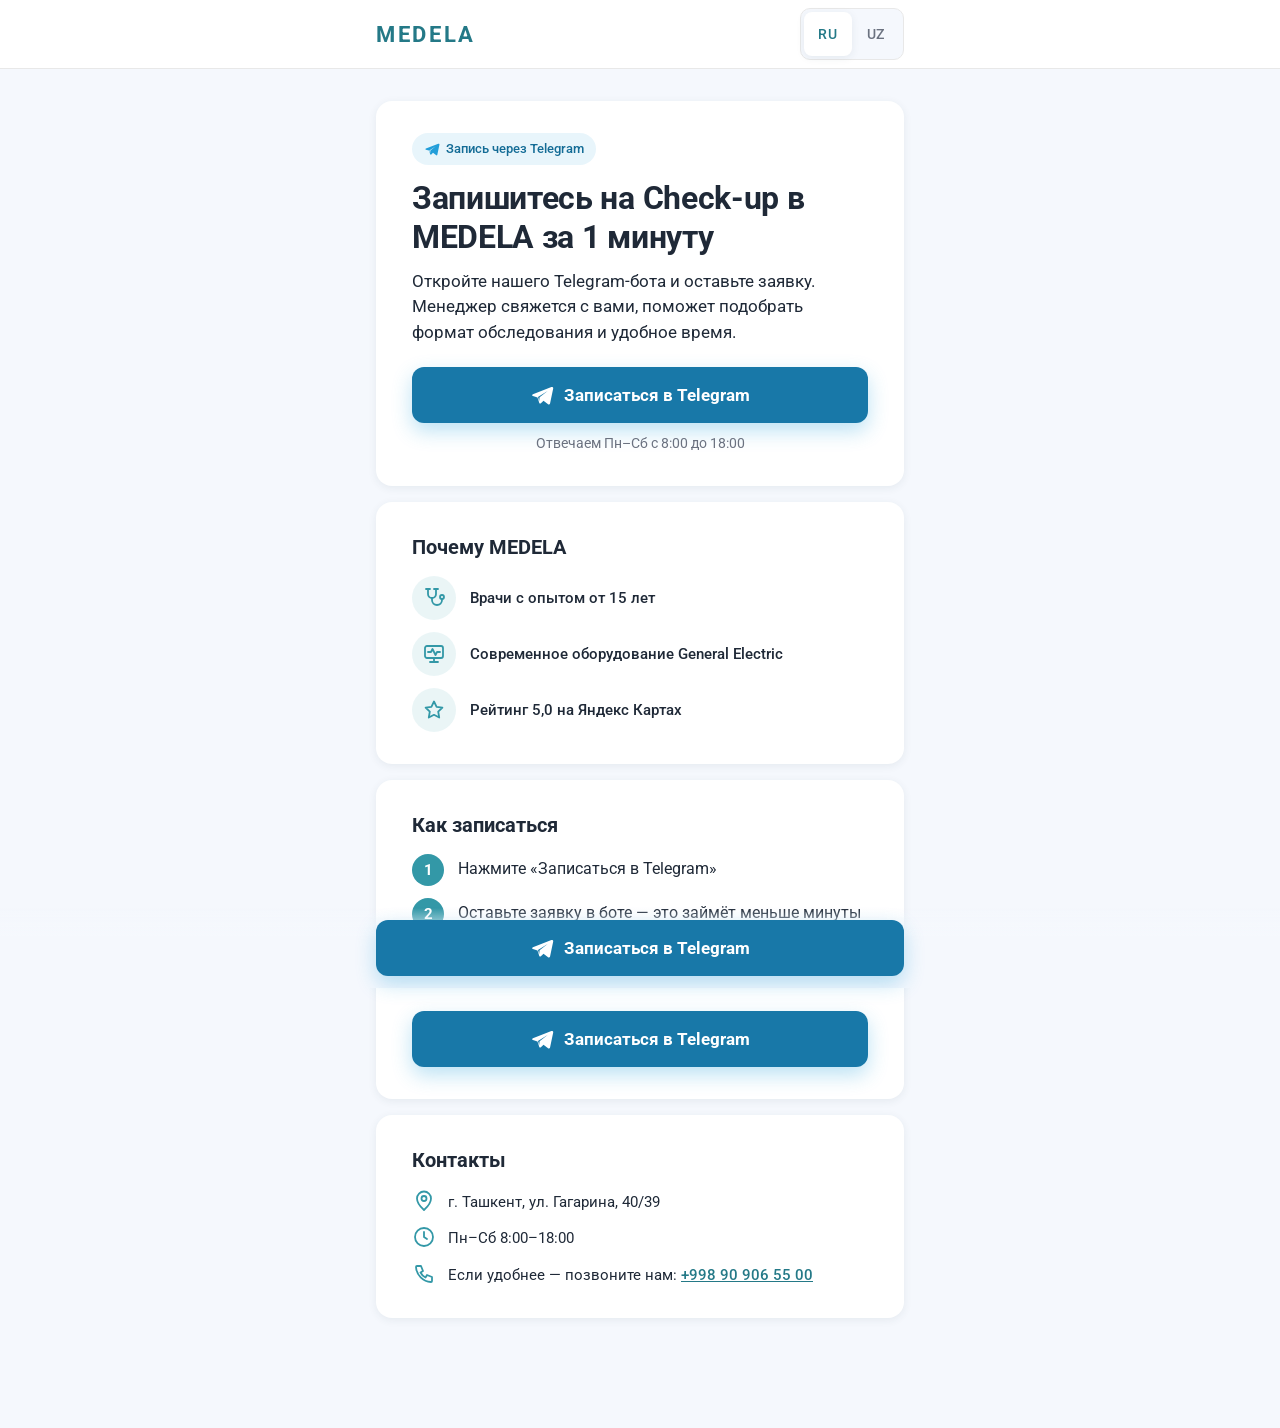
==== zapis/index.html @ bc5689d5 "Add /zapis landing that leads to the Telegram booking bot Bilingual RU/UZ page with Meta Pixel Lead " ====
<!doctype html>
<html lang="ru">
<head>
  <meta charset="utf-8">
  <meta name="viewport" content="width=device-width, initial-scale=1, viewport-fit=cover">
  <title>Запись на Check-up — MEDELA</title>
  <meta name="theme-color" content="#3398A7">
  <meta name="robots" content="noindex">
  <link rel="icon" href="/assets/favicon.svg" type="image/svg+xml">

  <link rel="preconnect" href="https://fonts.googleapis.com">
  <link rel="preconnect" href="https://fonts.gstatic.com" crossorigin>
  <link rel="stylesheet" href="https://fonts.googleapis.com/css2?family=Roboto:wght@400;500;700&display=swap">
  <link rel="stylesheet" href="/zapis/zapis.css">

  <!-- Общие настройки клиники и пикселя — из config.js квиза -->
  <script src="/config.js"></script>
  <script src="/zapis/zapis.js" defer></script>
</head>
<body>
  <header class="topbar">
    <div class="topbar__inner">
      <div class="logo" id="logo"><span class="logo__text" aria-hidden="true">MEDELA</span></div>
      <div class="lang-switch" id="lang-switch" role="group"></div>
    </div>
  </header>

  <main class="shell" id="app"></main>

  <!-- Без JavaScript кнопка всё равно ведёт в бота -->
  <noscript>
    <p class="noscript"><a class="btn btn--tg" href="https://t.me/medelazapisbot">Telegram: @medelazapisbot</a></p>
  </noscript>
</body>
</html>
---- zapis/zapis.css ----
/* Страница /zapis — запись через Telegram-бота. Mobile-first. */
:root {
  --brand: #3398A7;
  --brand-light: #57CCC3;
  --brand-soft: rgba(51, 152, 167, 0.1);
  --brand-text: #247987;
  --accent: #FD556D;
  --bg: #F5F8FD;
  --surface: #FFFFFF;
  --text: #1F2937;
  --text-muted: #6B7280;
  --border: #E8E8E8;
  --tg: #229ED9;
  --shadow: 0 2px 8px rgba(34, 60, 80, 0.08);
  --font: 'Roboto', system-ui, -apple-system, 'Segoe UI', Arial, sans-serif;
}

*, *::before, *::after { box-sizing: border-box; }

body {
  margin: 0;
  background: var(--bg);
  color: var(--text);
  font: 16px/1.5 var(--font);
  -webkit-font-smoothing: antialiased;
  -webkit-tap-highlight-color: transparent;
  overflow-x: hidden;
}

a { color: var(--brand-text); }
:focus-visible { outline: 3px solid var(--brand); outline-offset: 2px; }
.nowrap { white-space: nowrap; }

/* Шапка */
.topbar {
  position: sticky; top: 0; z-index: 10;
  background: rgba(255, 255, 255, 0.94);
  backdrop-filter: blur(8px); -webkit-backdrop-filter: blur(8px);
  border-bottom: 1px solid var(--border);
  padding-top: env(safe-area-inset-top);
}
.topbar__inner {
  max-width: 560px; margin: 0 auto; padding: 8px 16px; min-height: 60px;
  display: flex; align-items: center; justify-content: space-between; gap: 12px;
}
.logo__text { font-weight: 700; font-size: 22px; letter-spacing: 0.12em; color: var(--brand-text); }
.lang-switch { display: flex; padding: 3px; background: var(--bg); border: 1px solid var(--border); border-radius: 10px; }
.lang-switch__btn {
  min-width: 48px; min-height: 44px; padding: 0 10px; border: 0; border-radius: 8px;
  background: transparent; color: var(--text-muted); font: 500 14px var(--font); letter-spacing: 0.04em; cursor: pointer;
}
.lang-switch__btn[aria-pressed='true'] { background: var(--surface); color: var(--brand-text); box-shadow: var(--shadow); }

/* Карточки */
.shell {
  max-width: 560px; margin: 0 auto;
  padding: 16px 16px calc(110px + env(safe-area-inset-bottom));
  display: grid; gap: 12px;
}
.card { background: var(--surface); border-radius: 16px; box-shadow: var(--shadow); padding: 22px 20px; }
@media (min-width: 600px) {
  .shell { padding-top: 32px; gap: 16px; }
  .card { padding: 32px 36px; }
}

.badge {
  display: inline-flex; align-items: center; gap: 6px; margin-bottom: 14px;
  padding: 6px 12px; border-radius: 999px; background: rgba(34, 158, 217, 0.1);
  color: #146C96; font-size: 13px; font-weight: 500;
}
.title { margin: 0 0 12px; font-size: 27px; line-height: 1.22; font-weight: 700; letter-spacing: -0.01em; }
@media (min-width: 600px) { .title { font-size: 32px; } }
.lead { margin: 0 0 22px; font-size: 17px; }
.note { margin: 10px 0 0; text-align: center; color: var(--text-muted); font-size: 14px; }
.h2 { margin: 0 0 16px; font-size: 20px; line-height: 1.3; }

/* Иконки */
.icon { display: inline-flex; flex: none; width: 24px; height: 24px; color: var(--brand); }
.icon svg { width: 100%; height: 100%; fill: none; stroke: currentColor; stroke-width: 1.8; stroke-linecap: round; stroke-linejoin: round; }
.icon svg .fill { fill: currentColor; stroke: none; }
.icon--sm { width: 16px; height: 16px; color: var(--tg); }
.icon--circle { width: 44px; height: 44px; padding: 10px; border-radius: 50%; background: var(--brand-soft); }
.icon--tg { width: 24px; height: 24px; color: #fff; }

/* Главная кнопка: оттенок Telegram, чтобы было понятно, куда она ведёт.
   Белый текст на #1878A8 — контраст 4,9:1 (WCAG AA). */
.btn {
  display: flex; align-items: center; justify-content: center; gap: 10px;
  width: 100%; min-height: 56px; padding: 12px 20px; border-radius: 12px;
  font: 700 17px/1.2 var(--font); text-decoration: none; white-space: nowrap; text-align: center;
  touch-action: manipulation; transition: background-color 0.15s, transform 0.1s;
}
.btn--tg { background: #1878A8; color: #fff; box-shadow: 0 8px 20px rgba(34, 158, 217, 0.3); }
.btn--tg:active { transform: scale(0.985); }
@media (hover: hover) { .btn--tg:hover { background: #136A95; } }
.card .btn--tg { margin-top: 4px; }
.steps + .btn--tg { margin-top: 20px; }

.benefits, .steps, .contacts { list-style: none; margin: 0; padding: 0; display: grid; gap: 12px; }
.benefit { display: flex; align-items: center; gap: 14px; font-size: 15px; font-weight: 500; line-height: 1.35; }

.step { display: flex; align-items: flex-start; gap: 14px; font-size: 16px; line-height: 1.4; }
.step__n {
  flex: none; width: 32px; height: 32px; border-radius: 50%;
  display: inline-flex; align-items: center; justify-content: center;
  background: var(--brand); color: #fff; font-weight: 700; font-size: 15px;
}
.step span:last-child { padding-top: 4px; }

.contacts li { display: flex; align-items: flex-start; gap: 12px; font-size: 15px; }
.contacts li > span:last-child { padding-top: 2px; }
.contacts a { display: inline-block; padding: 12px 0; margin: -12px 0; font-weight: 500; }

/* Плавающая кнопка внизу */
.sticky {
  position: fixed; left: 0; right: 0; bottom: 0; z-index: 20;
  padding: 12px 16px calc(12px + env(safe-area-inset-bottom));
  background: linear-gradient(rgba(245, 248, 253, 0), var(--bg) 35%);
  transform: translateY(110%); transition: transform 0.25s ease;
}
.sticky.is-visible { transform: none; }
.sticky .btn { max-width: 528px; margin: 0 auto; }

.noscript { max-width: 560px; margin: 16px auto; padding: 0 16px; }

@media (prefers-reduced-motion: reduce) {
  *, *::before, *::after { transition-duration: 0.01ms !important; animation-duration: 0.01ms !important; }
}
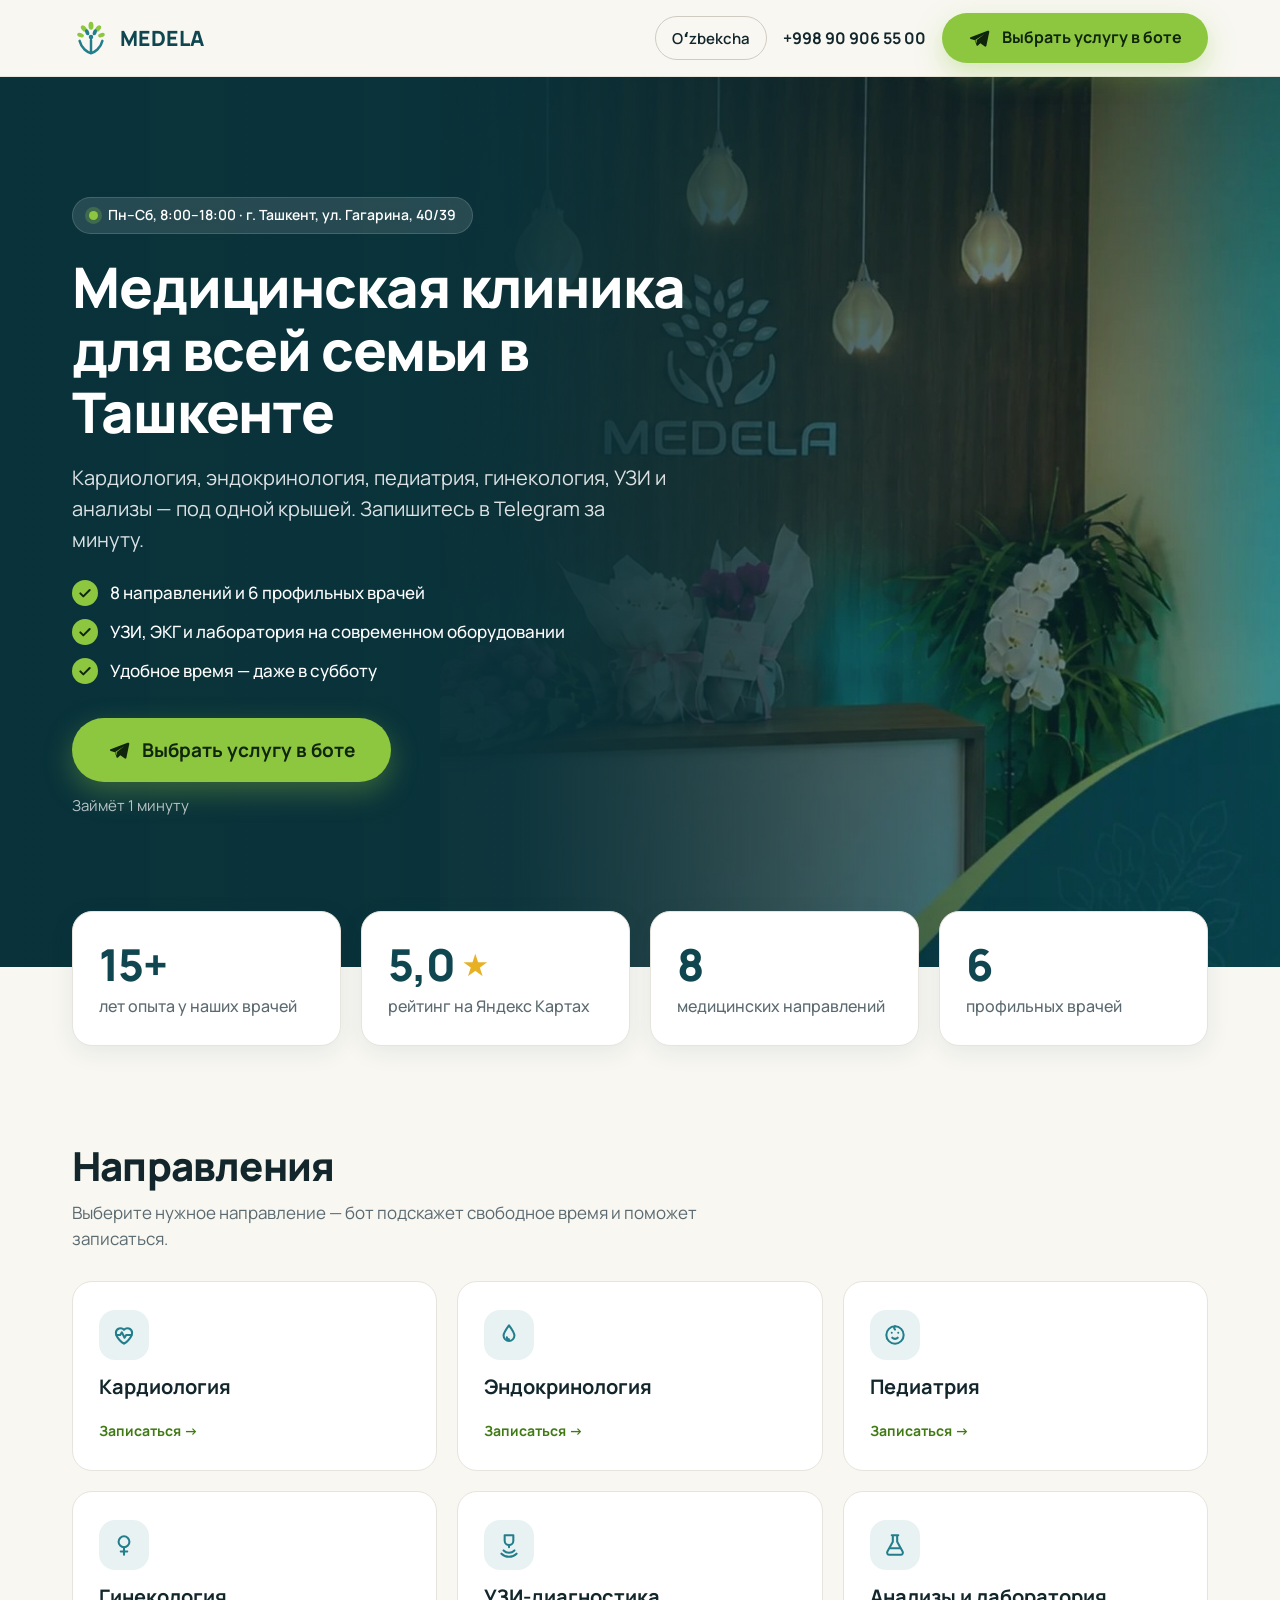
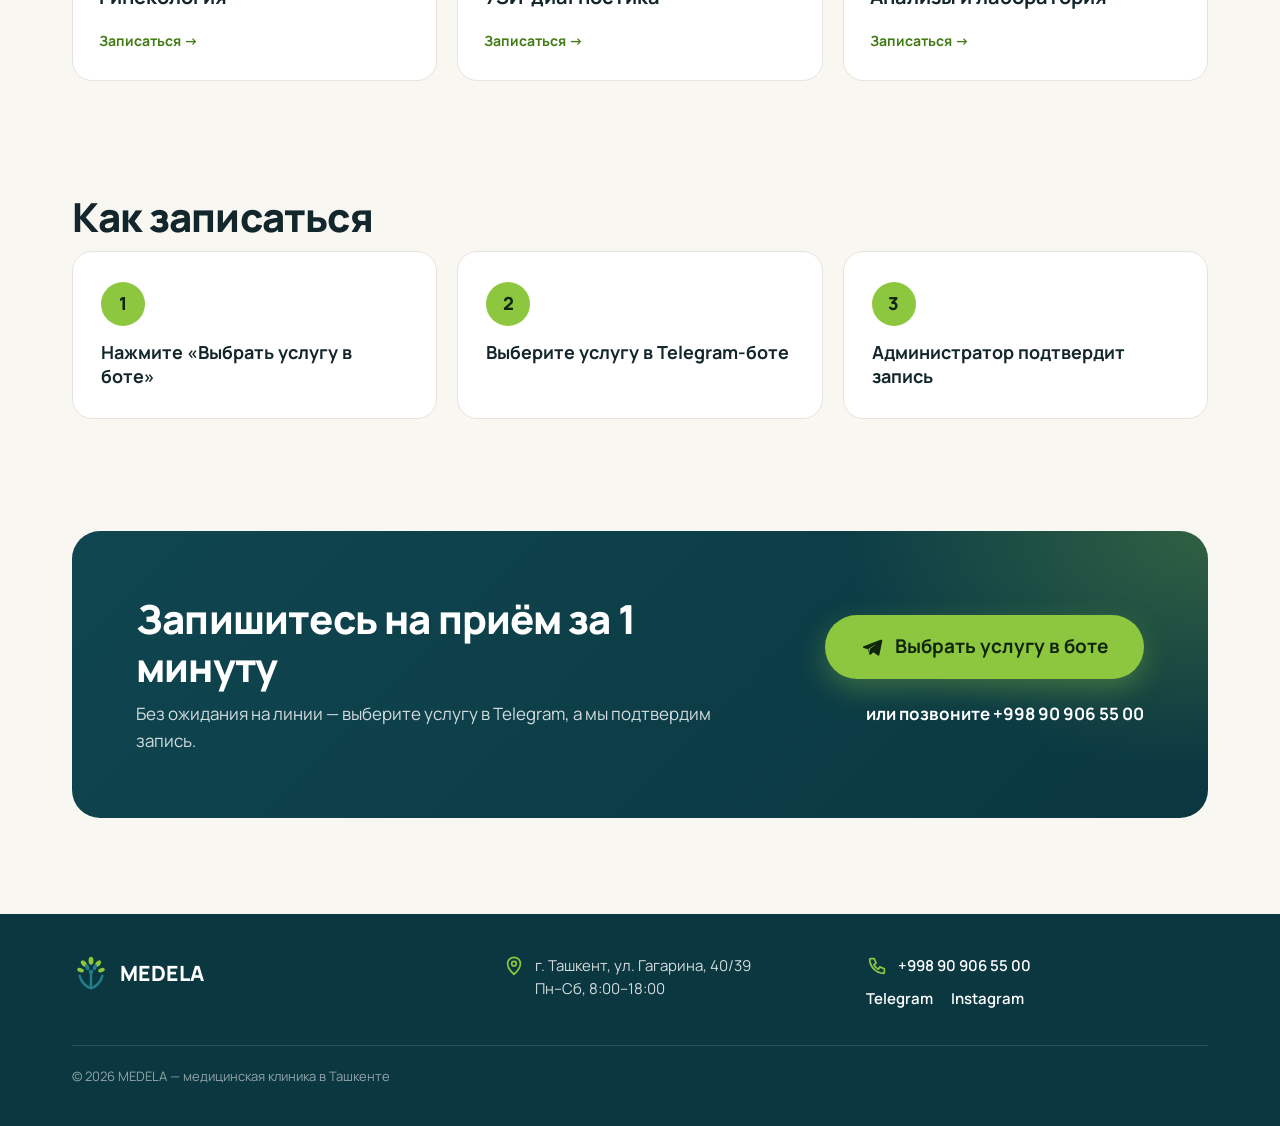
==== commit 03cdbf70: "Redesign /zapis to match the MEDELA clinic site Cream header with language toggle, phone and lime CT" ====
--- a/zapis/index.html
+++ b/zapis/index.html
@@ -3,33 +3,27 @@
 <head>
   <meta charset="utf-8">
   <meta name="viewport" content="width=device-width, initial-scale=1, viewport-fit=cover">
-  <title>Запись на Check-up — MEDELA</title>
-  <meta name="theme-color" content="#3398A7">
-  <meta name="robots" content="noindex">
-  <link rel="icon" href="/assets/favicon.svg" type="image/svg+xml">
+  <title>Медицинская клиника MEDELA в Ташкенте — запись в Telegram</title>
+  <meta name="description" content="Кардиология, эндокринология, педиатрия, гинекология, УЗИ и анализы — под одной крышей. Запись в Telegram за минуту.">
+  <meta name="theme-color" content="#0F4650">
+  <link rel="icon" href="../assets/favicon.svg" type="image/svg+xml">
 
   <link rel="preconnect" href="https://fonts.googleapis.com">
   <link rel="preconnect" href="https://fonts.gstatic.com" crossorigin>
-  <link rel="stylesheet" href="https://fonts.googleapis.com/css2?family=Roboto:wght@400;500;700&display=swap">
-  <link rel="stylesheet" href="/zapis/zapis.css">
+  <link rel="stylesheet" href="https://fonts.googleapis.com/css2?family=Manrope:wght@400;500;600;700;800&display=swap">
+  <link rel="preload" as="image" href="../assets/zapis-hero.jpg">
+  <link rel="stylesheet" href="zapis.css">
 
-  <!-- Общие настройки клиники и пикселя — из config.js квиза -->
-  <script src="/config.js"></script>
-  <script src="/zapis/zapis.js" defer></script>
+  <!-- Общие настройки клиники, бота и пикселя — из config.js -->
+  <script src="../config.js"></script>
+  <script src="zapis.js" defer></script>
 </head>
 <body>
-  <header class="topbar">
-    <div class="topbar__inner">
-      <div class="logo" id="logo"><span class="logo__text" aria-hidden="true">MEDELA</span></div>
-      <div class="lang-switch" id="lang-switch" role="group"></div>
-    </div>
-  </header>
-
-  <main class="shell" id="app"></main>
+  <div id="app"></div>
 
   <!-- Без JavaScript кнопка всё равно ведёт в бота -->
   <noscript>
-    <p class="noscript"><a class="btn btn--tg" href="https://t.me/medelazapisbot">Telegram: @medelazapisbot</a></p>
+    <p class="noscript"><a class="btn btn--lime" href="https://t.me/medelazapisbot">Telegram: @medelazapisbot</a></p>
   </noscript>
 </body>
 </html>
--- a/zapis/zapis.css
+++ b/zapis/zapis.css
@@ -1,128 +1,241 @@
-/* Страница /zapis — запись через Telegram-бота. Mobile-first. */
+/* Страница /zapis — запись через Telegram-бота. Mobile-first, в стиле сайта MEDELA. */
 :root {
-  --brand: #3398A7;
-  --brand-light: #57CCC3;
-  --brand-soft: rgba(51, 152, 167, 0.1);
-  --brand-text: #247987;
-  --accent: #FD556D;
-  --bg: #F5F8FD;
+  --cream: #F8F7F2;
   --surface: #FFFFFF;
-  --text: #1F2937;
-  --text-muted: #6B7280;
-  --border: #E8E8E8;
-  --tg: #229ED9;
-  --shadow: 0 2px 8px rgba(34, 60, 80, 0.08);
-  --font: 'Roboto', system-ui, -apple-system, 'Segoe UI', Arial, sans-serif;
+  --ink: #12262B;
+  --muted: #5B6A70;
+  --line: #E6E4DC;
+  --teal-900: #0B3740;
+  --teal: #0F4650;
+  --teal-500: #237E8C;
+  --teal-soft: rgba(35, 126, 140, 0.1);
+  --lime: #8DC63F;
+  --lime-hover: #9FD24F;
+  --lime-ink: #10260C;
+  --radius: 20px;
+  --shadow: 0 6px 24px rgba(15, 70, 80, 0.08);
+  --font: 'Manrope', system-ui, -apple-system, 'Segoe UI', Arial, sans-serif;
+  --container: 1200px;
 }
 
 *, *::before, *::after { box-sizing: border-box; }
-
+html { scroll-behavior: smooth; -webkit-text-size-adjust: 100%; }
 body {
   margin: 0;
-  background: var(--bg);
-  color: var(--text);
-  font: 16px/1.5 var(--font);
+  background: var(--cream);
+  color: var(--ink);
+  font: 16px/1.55 var(--font);
   -webkit-font-smoothing: antialiased;
   -webkit-tap-highlight-color: transparent;
   overflow-x: hidden;
 }
-
-a { color: var(--brand-text); }
-:focus-visible { outline: 3px solid var(--brand); outline-offset: 2px; }
+a { color: inherit; }
+:focus-visible { outline: 3px solid var(--lime); outline-offset: 3px; }
 .nowrap { white-space: nowrap; }
-
-/* Шапка */
-.topbar {
-  position: sticky; top: 0; z-index: 10;
-  background: rgba(255, 255, 255, 0.94);
-  backdrop-filter: blur(8px); -webkit-backdrop-filter: blur(8px);
-  border-bottom: 1px solid var(--border);
+.container { width: 100%; max-width: var(--container); margin: 0 auto; padding: 0 16px; }
+@media (min-width: 768px) { .container { padding: 0 32px; } }
+
+/* ---------- Иконки ---------- */
+.icon { display: inline-flex; flex: none; width: 22px; height: 22px; }
+.icon svg { width: 100%; height: 100%; fill: none; stroke: currentColor; stroke-width: 1.9; stroke-linecap: round; stroke-linejoin: round; }
+.icon svg .fill { fill: currentColor; stroke: none; }
+
+/* ---------- Кнопки ---------- */
+.btn {
+  display: inline-flex; align-items: center; justify-content: center; gap: 12px;
+  min-height: 52px; padding: 12px 26px; border-radius: 999px; border: 0;
+  font: 700 17px/1.2 var(--font); text-decoration: none; text-align: center; white-space: nowrap;
+  cursor: pointer; touch-action: manipulation;
+  transition: background-color 0.15s, transform 0.1s, box-shadow 0.15s;
+}
+.btn:active { transform: scale(0.98); }
+.btn--lime { background: var(--lime); color: var(--lime-ink); box-shadow: 0 10px 28px rgba(141, 198, 63, 0.35); }
+@media (hover: hover) { .btn--lime:hover { background: var(--lime-hover); } }
+.btn--lg { min-height: 64px; padding: 16px 36px; font-size: 19px; }
+.btn--block { display: flex; width: 100%; }
+
+/* ---------- Шапка ---------- */
+.header {
+  position: sticky; top: 0; z-index: 30;
+  background: rgba(248, 247, 242, 0.95);
+  backdrop-filter: blur(10px); -webkit-backdrop-filter: blur(10px);
+  border-bottom: 1px solid var(--line);
   padding-top: env(safe-area-inset-top);
 }
-.topbar__inner {
-  max-width: 560px; margin: 0 auto; padding: 8px 16px; min-height: 60px;
-  display: flex; align-items: center; justify-content: space-between; gap: 12px;
-}
-.logo__text { font-weight: 700; font-size: 22px; letter-spacing: 0.12em; color: var(--brand-text); }
-.lang-switch { display: flex; padding: 3px; background: var(--bg); border: 1px solid var(--border); border-radius: 10px; }
-.lang-switch__btn {
-  min-width: 48px; min-height: 44px; padding: 0 10px; border: 0; border-radius: 8px;
-  background: transparent; color: var(--text-muted); font: 500 14px var(--font); letter-spacing: 0.04em; cursor: pointer;
-}
-.lang-switch__btn[aria-pressed='true'] { background: var(--surface); color: var(--brand-text); box-shadow: var(--shadow); }
-
-/* Карточки */
-.shell {
-  max-width: 560px; margin: 0 auto;
-  padding: 16px 16px calc(110px + env(safe-area-inset-bottom));
-  display: grid; gap: 12px;
-}
-.card { background: var(--surface); border-radius: 16px; box-shadow: var(--shadow); padding: 22px 20px; }
-@media (min-width: 600px) {
-  .shell { padding-top: 32px; gap: 16px; }
-  .card { padding: 32px 36px; }
-}
-
-.badge {
-  display: inline-flex; align-items: center; gap: 6px; margin-bottom: 14px;
-  padding: 6px 12px; border-radius: 999px; background: rgba(34, 158, 217, 0.1);
-  color: #146C96; font-size: 13px; font-weight: 500;
-}
-.title { margin: 0 0 12px; font-size: 27px; line-height: 1.22; font-weight: 700; letter-spacing: -0.01em; }
-@media (min-width: 600px) { .title { font-size: 32px; } }
-.lead { margin: 0 0 22px; font-size: 17px; }
-.note { margin: 10px 0 0; text-align: center; color: var(--text-muted); font-size: 14px; }
-.h2 { margin: 0 0 16px; font-size: 20px; line-height: 1.3; }
-
-/* Иконки */
-.icon { display: inline-flex; flex: none; width: 24px; height: 24px; color: var(--brand); }
-.icon svg { width: 100%; height: 100%; fill: none; stroke: currentColor; stroke-width: 1.8; stroke-linecap: round; stroke-linejoin: round; }
-.icon svg .fill { fill: currentColor; stroke: none; }
-.icon--sm { width: 16px; height: 16px; color: var(--tg); }
-.icon--circle { width: 44px; height: 44px; padding: 10px; border-radius: 50%; background: var(--brand-soft); }
-.icon--tg { width: 24px; height: 24px; color: #fff; }
-
-/* Главная кнопка: оттенок Telegram, чтобы было понятно, куда она ведёт.
-   Белый текст на #1878A8 — контраст 4,9:1 (WCAG AA). */
-.btn {
-  display: flex; align-items: center; justify-content: center; gap: 10px;
-  width: 100%; min-height: 56px; padding: 12px 20px; border-radius: 12px;
-  font: 700 17px/1.2 var(--font); text-decoration: none; white-space: nowrap; text-align: center;
-  touch-action: manipulation; transition: background-color 0.15s, transform 0.1s;
-}
-.btn--tg { background: #1878A8; color: #fff; box-shadow: 0 8px 20px rgba(34, 158, 217, 0.3); }
-.btn--tg:active { transform: scale(0.985); }
-@media (hover: hover) { .btn--tg:hover { background: #136A95; } }
-.card .btn--tg { margin-top: 4px; }
-.steps + .btn--tg { margin-top: 20px; }
-
-.benefits, .steps, .contacts { list-style: none; margin: 0; padding: 0; display: grid; gap: 12px; }
-.benefit { display: flex; align-items: center; gap: 14px; font-size: 15px; font-weight: 500; line-height: 1.35; }
-
-.step { display: flex; align-items: flex-start; gap: 14px; font-size: 16px; line-height: 1.4; }
+.header__inner { display: flex; align-items: center; justify-content: space-between; gap: 12px; min-height: 64px; }
+.brand { display: inline-flex; align-items: center; gap: 10px; text-decoration: none; }
+.brand__mark { width: 38px; height: 38px; }
+.brand__name { font-weight: 800; font-size: 21px; letter-spacing: 0.02em; color: var(--teal); }
+.header__right { display: flex; align-items: center; gap: 10px; }
+.lang-btn {
+  min-height: 44px; padding: 0 16px; border-radius: 999px;
+  border: 1px solid #CFCBC0; background: transparent; color: var(--ink);
+  font: 600 15px var(--font); cursor: pointer;
+}
+@media (hover: hover) { .lang-btn:hover { border-color: var(--teal-500); } }
+.header__phone { display: none; font-weight: 700; font-size: 16px; text-decoration: none; padding: 10px 6px; }
+.header__cta { display: none; }
+@media (min-width: 720px) { .header__cta { display: inline-flex; min-height: 50px; font-size: 16px; } }
+@media (min-width: 980px) { .header__phone { display: inline-block; } .header__inner { min-height: 76px; } }
+
+/* ---------- Первый экран ---------- */
+.hero {
+  position: relative; overflow: hidden; color: #fff;
+  background:
+    linear-gradient(180deg, rgba(9, 50, 58, 0.78), rgba(9, 50, 58, 0.94) 55%),
+    url('../assets/zapis-hero.jpg') center top / cover no-repeat,
+    var(--teal-900);
+}
+@media (min-width: 900px) {
+  .hero {
+    background:
+      linear-gradient(90deg, rgba(9, 50, 58, 0.97) 0%, rgba(9, 50, 58, 0.92) 40%, rgba(9, 50, 58, 0.45) 66%, rgba(9, 50, 58, 0.15) 100%),
+      url('../assets/zapis-hero.jpg') right center / auto 100% no-repeat,
+      var(--teal-900);
+  }
+}
+.hero__inner { padding: 40px 16px 92px; }
+@media (min-width: 768px) { .hero__inner { padding: 72px 32px 120px; } }
+@media (min-width: 900px) { .hero__inner { padding: 120px 32px 150px; } }
+.hero__content { max-width: 660px; }
+
+.pill {
+  display: inline-flex; align-items: center; gap: 10px; flex-wrap: wrap;
+  padding: 8px 16px; border-radius: 999px;
+  background: rgba(255, 255, 255, 0.12); border: 1px solid rgba(255, 255, 255, 0.14);
+  font-weight: 600; font-size: 14px; line-height: 1.35;
+}
+.pill__dot { width: 9px; height: 9px; border-radius: 50%; background: var(--lime); box-shadow: 0 0 0 4px rgba(141, 198, 63, 0.25); flex: none; }
+.hero h1 {
+  margin: 22px 0 18px; font-size: 34px; line-height: 1.12; font-weight: 800; letter-spacing: -0.02em;
+}
+@media (min-width: 600px) { .hero h1 { font-size: 44px; } }
+@media (min-width: 1100px) { .hero h1 { font-size: 56px; } }
+.hero__lead { margin: 0 0 26px; font-size: 18px; line-height: 1.55; color: rgba(255, 255, 255, 0.86); max-width: 600px; }
+@media (min-width: 900px) { .hero__lead { font-size: 20px; } }
+
+.checks { list-style: none; margin: 0 0 34px; padding: 0; display: grid; gap: 14px; }
+.checks li { display: flex; align-items: flex-start; gap: 12px; font-size: 17px; font-weight: 500; line-height: 1.4; }
+.check { flex: none; width: 26px; height: 26px; border-radius: 50%; background: var(--lime); color: var(--lime-ink); display: inline-flex; padding: 5px; margin-top: -1px; }
+.check svg { width: 100%; height: 100%; fill: none; stroke: currentColor; stroke-width: 3; stroke-linecap: round; stroke-linejoin: round; }
+.hero__cta { display: flex; flex-direction: column; align-items: flex-start; gap: 12px; }
+.hero__cta .btn { width: 100%; }
+@media (min-width: 600px) { .hero__cta .btn { width: auto; } }
+.hero__note { font-size: 15px; color: rgba(255, 255, 255, 0.7); }
+
+/* ---------- Цифры ---------- */
+.stats { position: relative; z-index: 2; margin-top: -56px; }
+.stats__grid { display: grid; grid-template-columns: 1fr 1fr; gap: 12px; }
+@media (min-width: 900px) { .stats__grid { grid-template-columns: repeat(4, 1fr); gap: 20px; } }
+.stat { background: var(--surface); border-radius: var(--radius); box-shadow: var(--shadow); padding: 20px 18px; border: 1px solid var(--line); }
+@media (min-width: 900px) { .stat { padding: 28px 26px; } }
+.stat__n { display: flex; align-items: center; gap: 6px; font-size: 34px; line-height: 1.1; font-weight: 800; color: var(--teal); letter-spacing: -0.02em; }
+@media (min-width: 900px) { .stat__n { font-size: 44px; } }
+.stat__n .star { color: #E8B023; font-size: 0.7em; }
+.stat__l { margin-top: 6px; color: var(--muted); font-size: 14px; line-height: 1.4; font-weight: 500; }
+@media (min-width: 900px) { .stat__l { font-size: 16px; } }
+
+/* ---------- Секции ---------- */
+.section { padding: 56px 0 8px; }
+@media (min-width: 900px) { .section { padding: 96px 0 16px; } }
+.section__title { margin: 0 0 10px; font-size: 28px; line-height: 1.2; font-weight: 800; letter-spacing: -0.02em; }
+@media (min-width: 900px) { .section__title { font-size: 40px; } }
+.section__sub { margin: 0 0 28px; color: var(--muted); font-size: 17px; max-width: 640px; }
+
+.services { display: grid; grid-template-columns: 1fr 1fr; gap: 12px; }
+@media (min-width: 900px) { .services { grid-template-columns: repeat(3, 1fr); gap: 20px; } }
+.service {
+  display: flex; flex-direction: column; gap: 14px; padding: 20px 18px; min-height: 150px;
+  background: var(--surface); border: 1px solid var(--line); border-radius: var(--radius);
+  text-decoration: none; color: var(--ink);
+  transition: border-color 0.15s, box-shadow 0.15s, transform 0.15s;
+}
+@media (min-width: 900px) { .service { padding: 28px 26px; min-height: 190px; } }
+@media (hover: hover) { .service:hover { border-color: var(--lime); box-shadow: var(--shadow); transform: translateY(-2px); } }
+.service__icon { width: 50px; height: 50px; padding: 12px; border-radius: 16px; background: var(--teal-soft); color: var(--teal-500); }
+.service__name { font-weight: 700; font-size: 17px; line-height: 1.3; }
+@media (min-width: 900px) { .service__name { font-size: 20px; } }
+.service__go { margin-top: auto; font-weight: 700; font-size: 14px; color: #3F7A12; }
+
+.steps { list-style: none; margin: 0; padding: 0; display: grid; gap: 12px; }
+@media (min-width: 900px) { .steps { grid-template-columns: repeat(3, 1fr); gap: 20px; } }
+.step { background: var(--surface); border: 1px solid var(--line); border-radius: var(--radius); padding: 22px 20px; }
+@media (min-width: 900px) { .step { padding: 30px 28px; } }
 .step__n {
-  flex: none; width: 32px; height: 32px; border-radius: 50%;
-  display: inline-flex; align-items: center; justify-content: center;
-  background: var(--brand); color: #fff; font-weight: 700; font-size: 15px;
-}
-.step span:last-child { padding-top: 4px; }
-
-.contacts li { display: flex; align-items: flex-start; gap: 12px; font-size: 15px; }
-.contacts li > span:last-child { padding-top: 2px; }
-.contacts a { display: inline-block; padding: 12px 0; margin: -12px 0; font-weight: 500; }
-
-/* Плавающая кнопка внизу */
+  display: inline-flex; align-items: center; justify-content: center; width: 44px; height: 44px; margin-bottom: 14px;
+  border-radius: 50%; background: var(--lime); color: var(--lime-ink); font-weight: 800; font-size: 18px;
+}
+.step__t { font-weight: 700; font-size: 18px; line-height: 1.35; }
+
+/* ---------- Финальный призыв ---------- */
+.final { padding: 56px 0 56px; }
+@media (min-width: 900px) { .final { padding: 96px 0; } }
+.final__box {
+  position: relative; overflow: hidden; border-radius: 28px; color: #fff; padding: 36px 22px;
+  background: radial-gradient(600px 400px at 100% 0%, rgba(141, 198, 63, 0.28), transparent 60%), linear-gradient(135deg, var(--teal), var(--teal-900));
+  display: grid; gap: 22px;
+}
+@media (min-width: 900px) { .final__box { padding: 64px 64px; grid-template-columns: 1.4fr 1fr; align-items: center; } }
+.final__title { margin: 0 0 10px; font-size: 28px; line-height: 1.2; font-weight: 800; letter-spacing: -0.02em; }
+@media (min-width: 900px) { .final__title { font-size: 40px; } }
+.final__text { margin: 0; color: rgba(255, 255, 255, 0.82); font-size: 17px; }
+.final__actions { display: grid; gap: 14px; justify-items: stretch; }
+@media (min-width: 900px) { .final__actions { justify-items: end; } }
+.final__phone { color: #fff; font-weight: 700; font-size: 17px; text-decoration: none; text-align: center; padding: 8px 0; }
+@media (min-width: 900px) { .final__phone { text-align: right; } }
+
+/* ---------- Подвал ---------- */
+.footer { background: var(--teal-900); color: rgba(255, 255, 255, 0.82); padding: 40px 0 calc(110px + env(safe-area-inset-bottom)); font-size: 15px; }
+@media (min-width: 720px) { .footer { padding-bottom: 40px; } }
+.footer__grid { display: grid; gap: 20px; }
+@media (min-width: 900px) { .footer__grid { grid-template-columns: 1.2fr 1fr 1fr; } }
+.footer .brand__name { color: #fff; }
+.footer__item { display: flex; gap: 10px; align-items: flex-start; }
+.footer__item .icon { color: var(--lime); margin-top: 1px; }
+.footer a { color: #fff; text-decoration: none; font-weight: 600; }
+.footer__links { display: flex; gap: 18px; flex-wrap: wrap; }
+.footer__links a { display: inline-block; padding: 10px 0; }
+.footer__copy { margin-top: 24px; padding-top: 20px; border-top: 1px solid rgba(255, 255, 255, 0.12); font-size: 13px; color: rgba(255, 255, 255, 0.55); }
+
+/* ---------- Плавающая кнопка (мобильные) ---------- */
 .sticky {
-  position: fixed; left: 0; right: 0; bottom: 0; z-index: 20;
+  position: fixed; left: 0; right: 0; bottom: 0; z-index: 40;
   padding: 12px 16px calc(12px + env(safe-area-inset-bottom));
-  background: linear-gradient(rgba(245, 248, 253, 0), var(--bg) 35%);
+  background: linear-gradient(rgba(248, 247, 242, 0), var(--cream) 40%);
   transform: translateY(110%); transition: transform 0.25s ease;
 }
 .sticky.is-visible { transform: none; }
-.sticky .btn { max-width: 528px; margin: 0 auto; }
+@media (min-width: 720px) { .sticky { display: none; } }
 
 .noscript { max-width: 560px; margin: 16px auto; padding: 0 16px; }
 
 @media (prefers-reduced-motion: reduce) {
+  html { scroll-behavior: auto; }
   *, *::before, *::after { transition-duration: 0.01ms !important; animation-duration: 0.01ms !important; }
 }
+
+/* ---------- Узкие экраны: ничего не должно распирать ширину ---------- */
+.services, .stats__grid { grid-template-columns: repeat(2, minmax(0, 1fr)); }
+@media (min-width: 900px) {
+  .services { grid-template-columns: repeat(3, minmax(0, 1fr)); }
+  .stats__grid { grid-template-columns: repeat(4, minmax(0, 1fr)); }
+}
+.service__name { overflow-wrap: break-word; }
+.final__box > * { min-width: 0; }
+@media (max-width: 599px) {
+  .btn { white-space: normal; max-width: 100%; }
+  .btn--lg { padding: 14px 20px; font-size: 18px; }
+  .service { padding: 16px 14px; }
+  .service__name { font-size: 16px; }
+}
+
+.pill { flex-wrap: nowrap; align-items: flex-start; }
+.pill__dot { margin-top: 5px; }
+@media (max-width: 599px) {
+  .pill { border-radius: 16px; }
+  .services { grid-template-columns: minmax(0, 1fr); gap: 10px; }
+  .service { flex-direction: row; align-items: center; min-height: 0; gap: 14px; padding: 14px 16px; }
+  .service__icon { width: 46px; height: 46px; padding: 11px; flex: none; }
+  .service__name { flex: 1; min-width: 0; font-size: 17px; overflow-wrap: normal; }
+  .service__go { margin-top: 0; white-space: nowrap; }
+}
